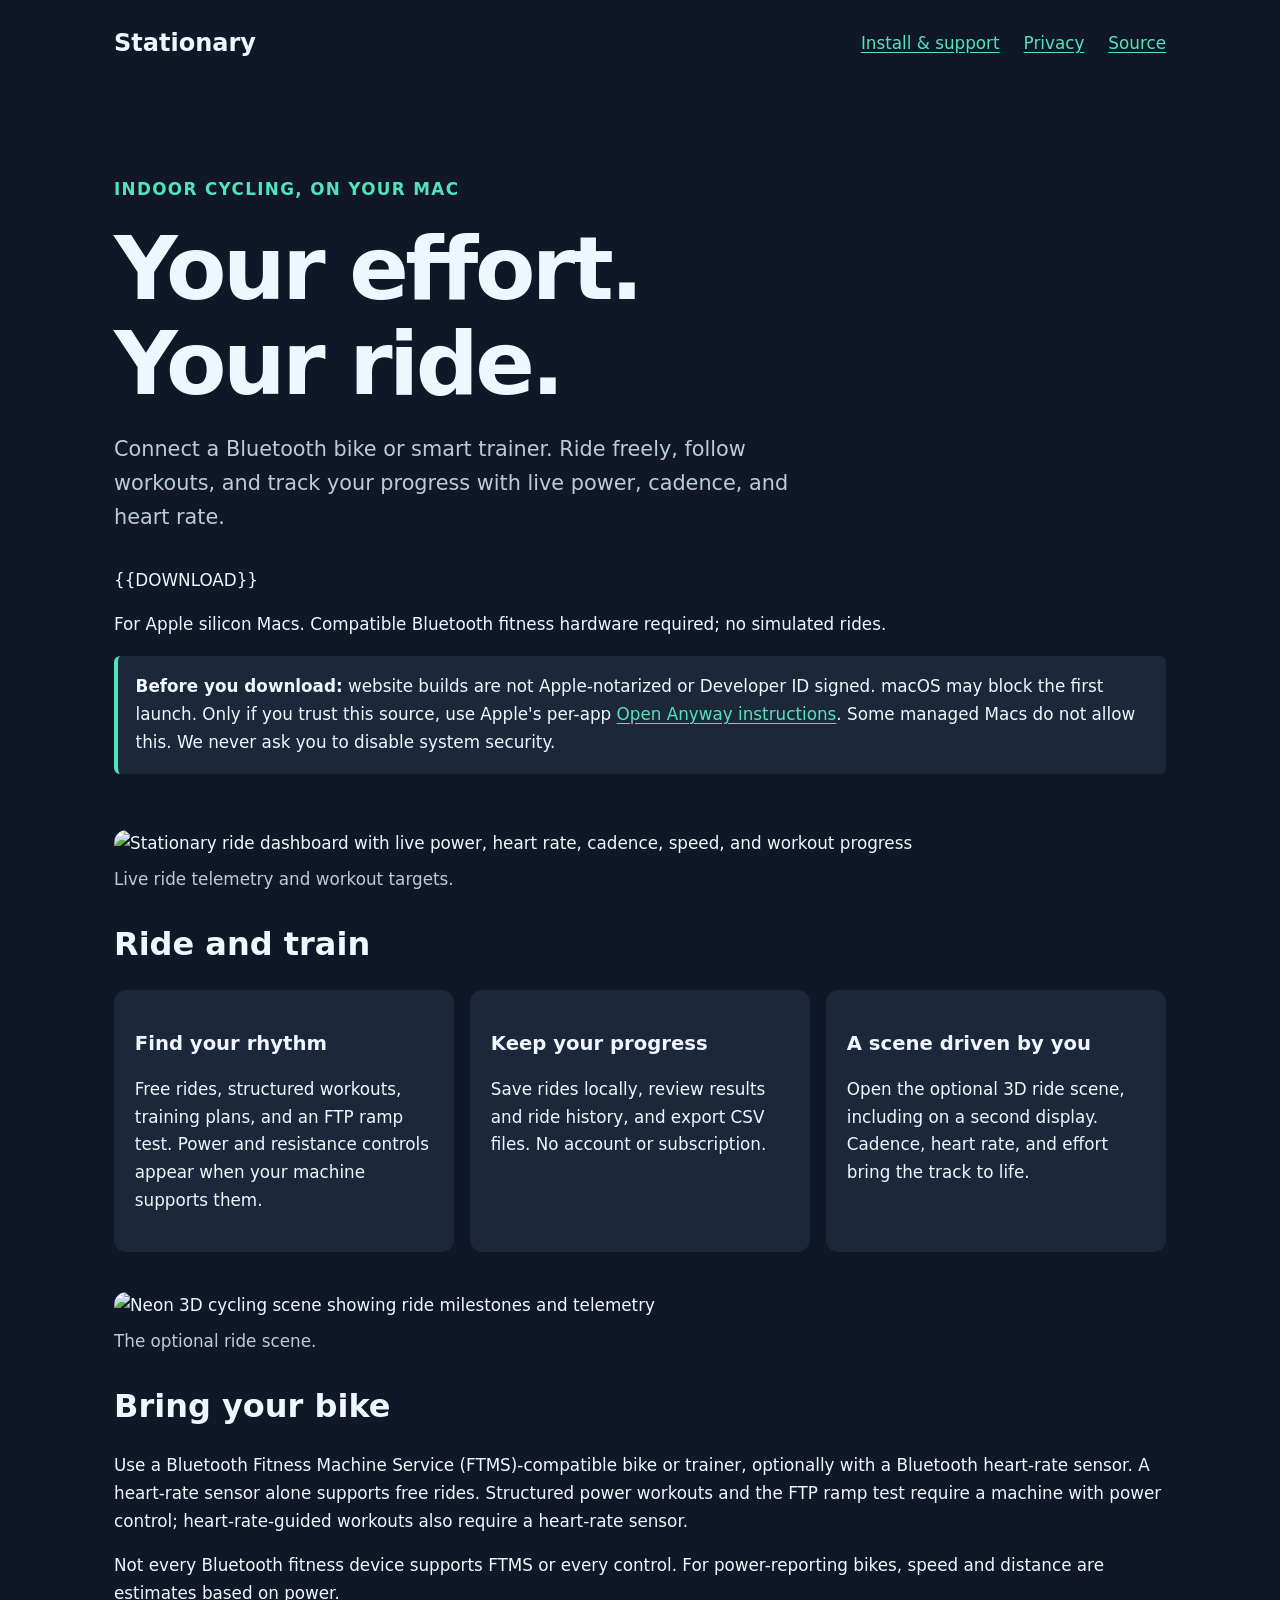
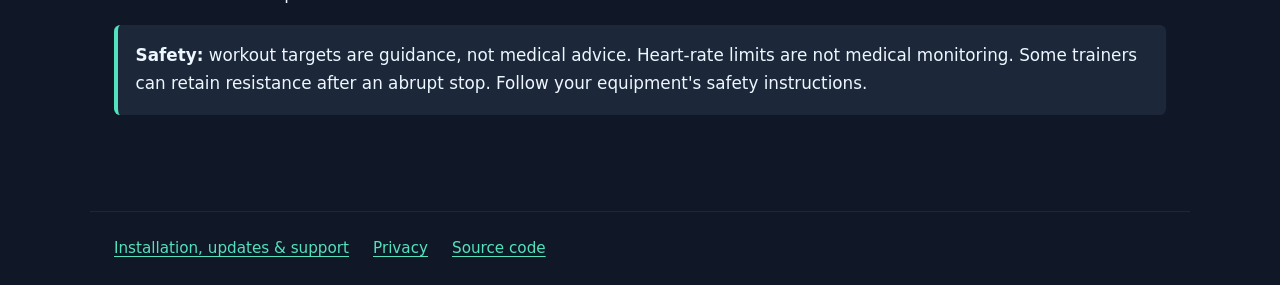
==== site/index.html @ cd61e6ff "feat: add static site generation and publishing scripts - Implemented `build_site.py` for building a" ====
<!doctype html>
<html lang="en">
<head>
  <meta charset="utf-8">
  <meta name="viewport" content="width=device-width, initial-scale=1">
  <meta name="description" content="Stationary is an indoor cycling app for Apple silicon Macs and Bluetooth fitness machines.">
  <title>Stationary - indoor cycling for Mac</title>
  <link rel="stylesheet" href="styles.css">
</head>
<body>
  <a class="skip" href="#main">Skip to content</a>
  <header><a class="brand" href="index.html">Stationary</a><nav aria-label="Main"><a href="support.html">Install &amp; support</a><a href="privacy.html">Privacy</a><a href="https://github.com/aalmada/Stationary">Source</a></nav></header>
  <main id="main">
    <section class="hero">
      <p class="eyebrow">Indoor cycling, on your Mac</p>
      <h1>Your effort.<br>Your ride.</h1>
      <p class="lead">Connect a Bluetooth bike or smart trainer. Ride freely, follow workouts, and track your progress with live power, cadence, and heart rate.</p>
      <div class="download">{{DOWNLOAD}}</div>
      <p>For Apple silicon Macs. Compatible Bluetooth fitness hardware required; no simulated rides.</p>
      <aside class="notice"><strong>Before you download:</strong> website builds are not Apple-notarized or Developer ID signed. macOS may block the first launch. Only if you trust this source, use Apple's per-app <a href="support.html#install">Open Anyway instructions</a>. Some managed Macs do not allow this. We never ask you to disable system security.</aside>
    </section>
    <figure><img src="images/ride.png" alt="Stationary ride dashboard with live power, heart rate, cadence, speed, and workout progress" width="1440" loading="lazy"><figcaption>Live ride telemetry and workout targets.</figcaption></figure>
    <section>
      <h2>Ride and train</h2>
      <div class="cards">
        <article><h3>Find your rhythm</h3><p>Free rides, structured workouts, training plans, and an FTP ramp test. Power and resistance controls appear when your machine supports them.</p></article>
        <article><h3>Keep your progress</h3><p>Save rides locally, review results and ride history, and export CSV files. No account or subscription.</p></article>
        <article><h3>A scene driven by you</h3><p>Open the optional 3D ride scene, including on a second display. Cadence, heart rate, and effort bring the track to life.</p></article>
      </div>
    </section>
    <figure><img src="images/ride-scene.png" alt="Neon 3D cycling scene showing ride milestones and telemetry" width="1440" loading="lazy"><figcaption>The optional ride scene.</figcaption></figure>
    <section>
      <h2>Bring your bike</h2>
      <p>Use a Bluetooth Fitness Machine Service (FTMS)-compatible bike or trainer, optionally with a Bluetooth heart-rate sensor. A heart-rate sensor alone supports free rides. Structured power workouts and the FTP ramp test require a machine with power control; heart-rate-guided workouts also require a heart-rate sensor.</p>
      <p>Not every Bluetooth fitness device supports FTMS or every control. For power-reporting bikes, speed and distance are estimates based on power.</p>
      <p class="notice"><strong>Safety:</strong> workout targets are guidance, not medical advice. Heart-rate limits are not medical monitoring. Some trainers can retain resistance after an abrupt stop. Follow your equipment's safety instructions.</p>
    </section>
  </main>
  <footer><a href="support.html">Installation, updates &amp; support</a><a href="privacy.html">Privacy</a><a href="https://github.com/aalmada/Stationary">Source code</a></footer>
</body>
</html>
---- site/styles.css ----
:root { color-scheme: dark; --bg: #101827; --surface: #1c283a; --text: #eef7ff; --muted: #bccbdb; --accent: #53e2bd; }
* { box-sizing: border-box; }
html { scroll-behavior: smooth; }
body { margin: 0; background: var(--bg); color: var(--text); font: 1.05rem/1.65 system-ui, sans-serif; }
a { color: var(--accent); text-underline-offset: .2em; }
a:hover { color: white; }
:focus-visible { outline: 3px solid var(--accent); outline-offset: 5px; }
header, main, footer { max-width: 1100px; margin: auto; padding: 1.5rem; }
header { display: flex; align-items: center; justify-content: space-between; gap: 1rem; flex-wrap: wrap; }
nav, footer { display: flex; flex-wrap: wrap; gap: 1.5rem; }
.brand { font-size: 1.5rem; font-weight: 750; color: var(--text); text-decoration: none; }
.skip { position: absolute; top: -10rem; background: var(--bg); padding: 1rem; z-index: 1; }
.skip:focus { top: 0; }
.hero { padding: 3rem 0 1rem; }
.eyebrow { color: var(--accent); font-weight: 650; letter-spacing: .08em; text-transform: uppercase; }
h1 { font-size: clamp(2.6rem, 8vw, 5.5rem); line-height: 1.08; margin: 1rem 0; letter-spacing: -.04em; }
h2 { font-size: 2rem; line-height: 1.2; }
h3 { line-height: 1.3; }
.lead { max-width: 700px; font-size: 1.3rem; color: var(--muted); }
section { margin-bottom: 2.5rem; }
.download { margin: 2rem 0 1rem; }
.button { display: inline-block; background: var(--accent); color: var(--bg); padding: .8rem 1.4rem; border-radius: .6rem; font-weight: 700; text-decoration: none; }
.button:hover { background: white; color: var(--bg); }
.notice { background: var(--surface); border-left: 4px solid var(--accent); padding: 1.1rem; border-radius: .4rem; }
.cards { display: grid; grid-template-columns: repeat(auto-fit, minmax(min(100%, 260px), 1fr)); gap: 1rem; }
.cards article { background: var(--surface); padding: 1.3rem; border-radius: .8rem; }
figure { margin: 2rem 0; }
img { display: block; max-width: 100%; height: auto; border-radius: .8rem; }
figcaption { margin-top: .5rem; color: var(--muted); }
footer { border-top: 1px solid var(--surface); margin-top: 2rem; font-size: .95rem; }
code { overflow-wrap: anywhere; color: var(--accent); }
li { margin: .5rem 0; }
@media (prefers-reduced-motion: reduce) { html { scroll-behavior: auto; } }
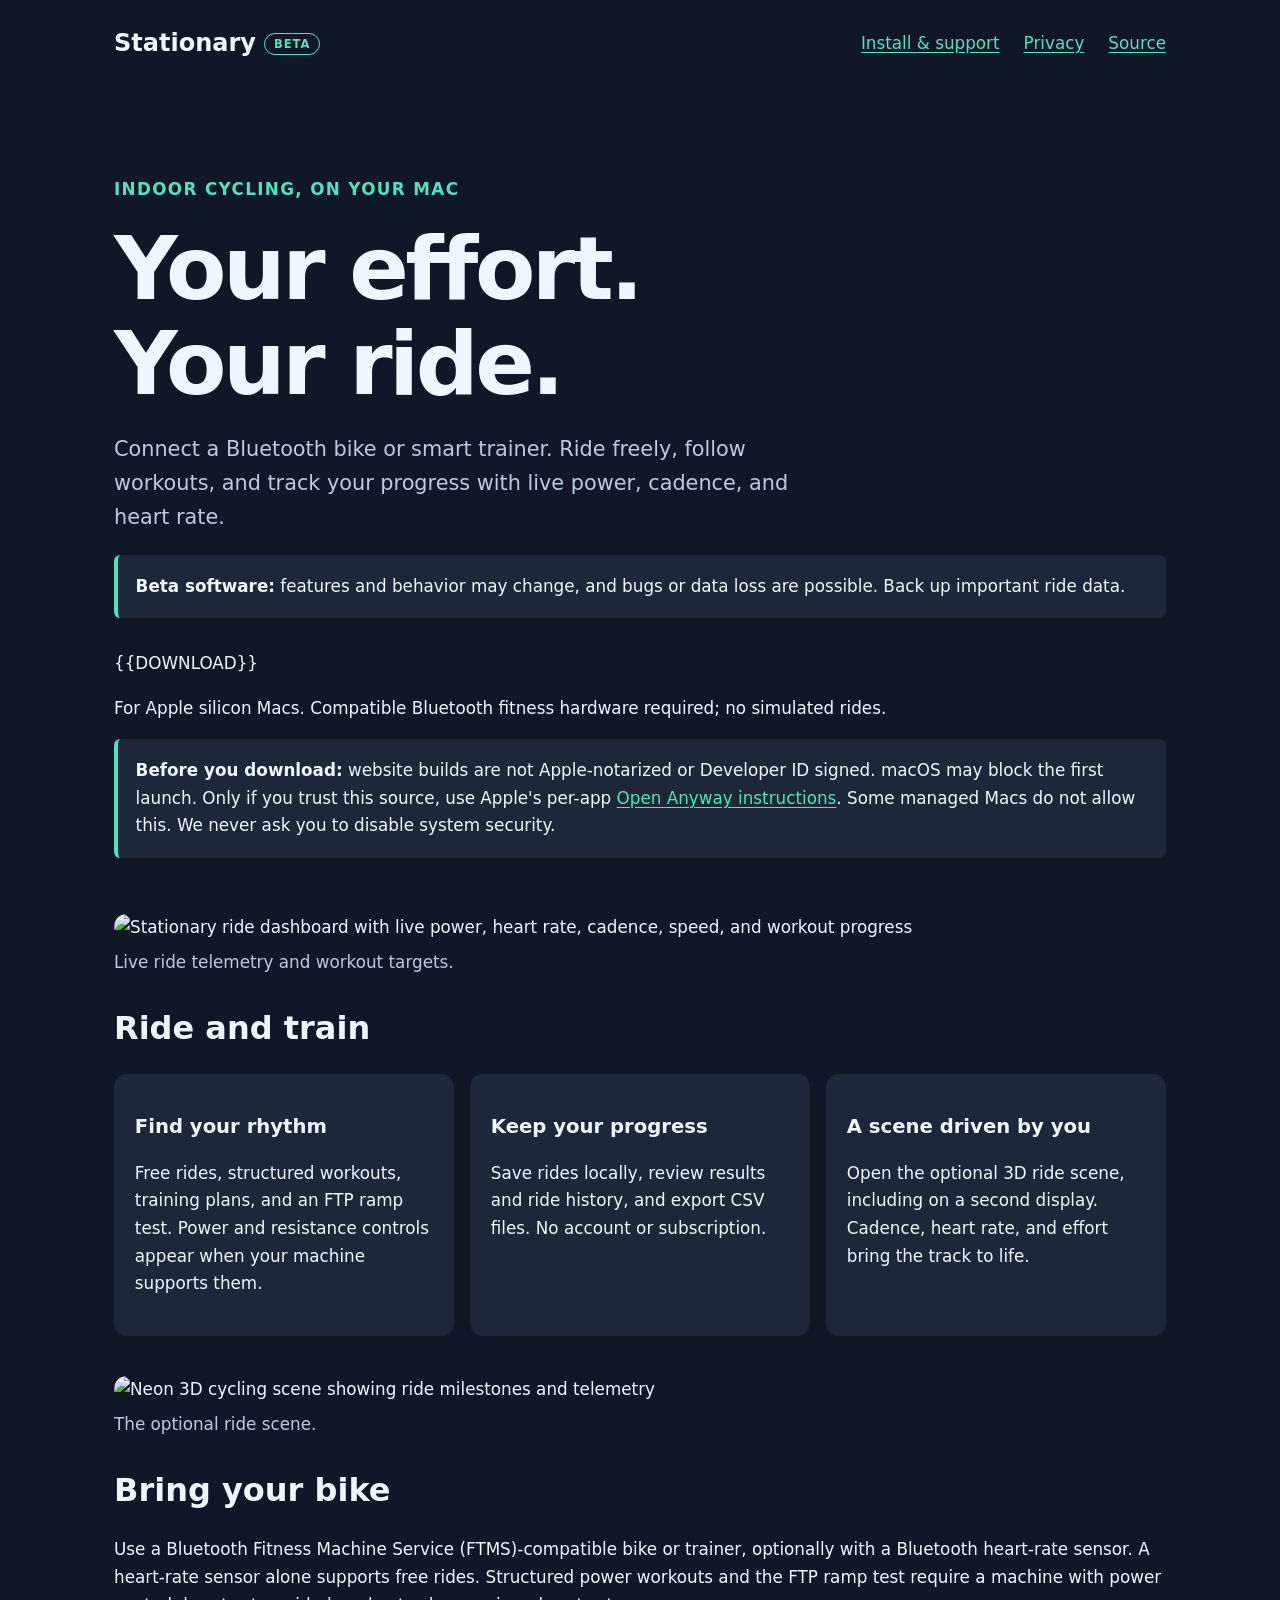
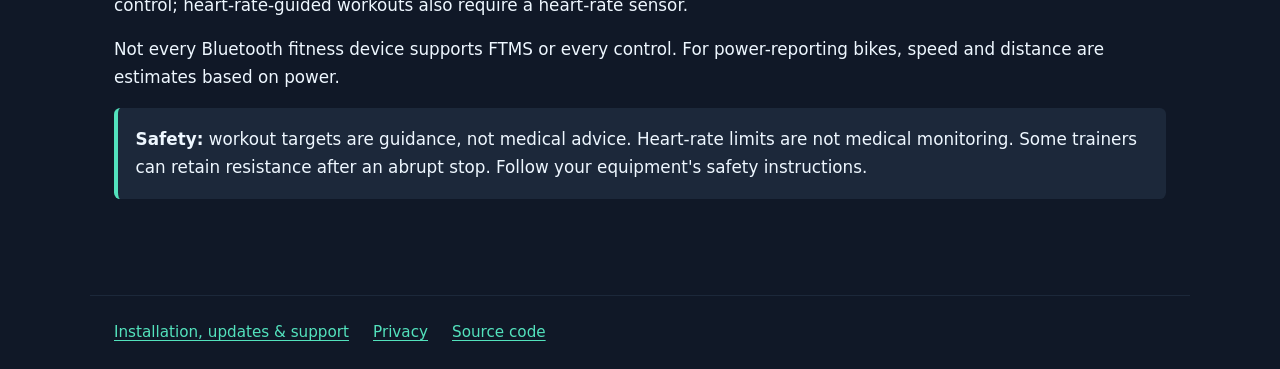
==== commit 389bcabf: "Label website and project as beta Keep the beta download unavailable until installation and hardware" ====
--- a/site/index.html
+++ b/site/index.html
@@ -3,18 +3,19 @@
 <head>
   <meta charset="utf-8">
   <meta name="viewport" content="width=device-width, initial-scale=1">
-  <meta name="description" content="Stationary is an indoor cycling app for Apple silicon Macs and Bluetooth fitness machines.">
-  <title>Stationary - indoor cycling for Mac</title>
+  <meta name="description" content="Stationary Beta is an indoor cycling app for Apple silicon Macs and Bluetooth fitness machines.">
+  <title>Stationary Beta - indoor cycling for Mac</title>
   <link rel="stylesheet" href="styles.css">
 </head>
 <body>
   <a class="skip" href="#main">Skip to content</a>
-  <header><a class="brand" href="index.html">Stationary</a><nav aria-label="Main"><a href="support.html">Install &amp; support</a><a href="privacy.html">Privacy</a><a href="https://github.com/aalmada/Stationary">Source</a></nav></header>
+  <header><a class="brand" href="index.html">Stationary <span class="badge">Beta</span></a><nav aria-label="Main"><a href="support.html">Install &amp; support</a><a href="privacy.html">Privacy</a><a href="https://github.com/aalmada/Stationary">Source</a></nav></header>
   <main id="main">
     <section class="hero">
       <p class="eyebrow">Indoor cycling, on your Mac</p>
       <h1>Your effort.<br>Your ride.</h1>
       <p class="lead">Connect a Bluetooth bike or smart trainer. Ride freely, follow workouts, and track your progress with live power, cadence, and heart rate.</p>
+      <p class="notice"><strong>Beta software:</strong> features and behavior may change, and bugs or data loss are possible. Back up important ride data.</p>
       <div class="download">{{DOWNLOAD}}</div>
       <p>For Apple silicon Macs. Compatible Bluetooth fitness hardware required; no simulated rides.</p>
       <aside class="notice"><strong>Before you download:</strong> website builds are not Apple-notarized or Developer ID signed. macOS may block the first launch. Only if you trust this source, use Apple's per-app <a href="support.html#install">Open Anyway instructions</a>. Some managed Macs do not allow this. We never ask you to disable system security.</aside>
--- a/site/styles.css
+++ b/site/styles.css
@@ -9,6 +9,7 @@
 header { display: flex; align-items: center; justify-content: space-between; gap: 1rem; flex-wrap: wrap; }
 nav, footer { display: flex; flex-wrap: wrap; gap: 1.5rem; }
 .brand { font-size: 1.5rem; font-weight: 750; color: var(--text); text-decoration: none; }
+.badge { display: inline-block; vertical-align: middle; border: 1px solid var(--accent); border-radius: 999px; padding: .08rem .55rem; color: var(--accent); font-size: .72rem; font-weight: 700; letter-spacing: .08em; line-height: 1.6; text-transform: uppercase; }
 .skip { position: absolute; top: -10rem; background: var(--bg); padding: 1rem; z-index: 1; }
 .skip:focus { top: 0; }
 .hero { padding: 3rem 0 1rem; }
